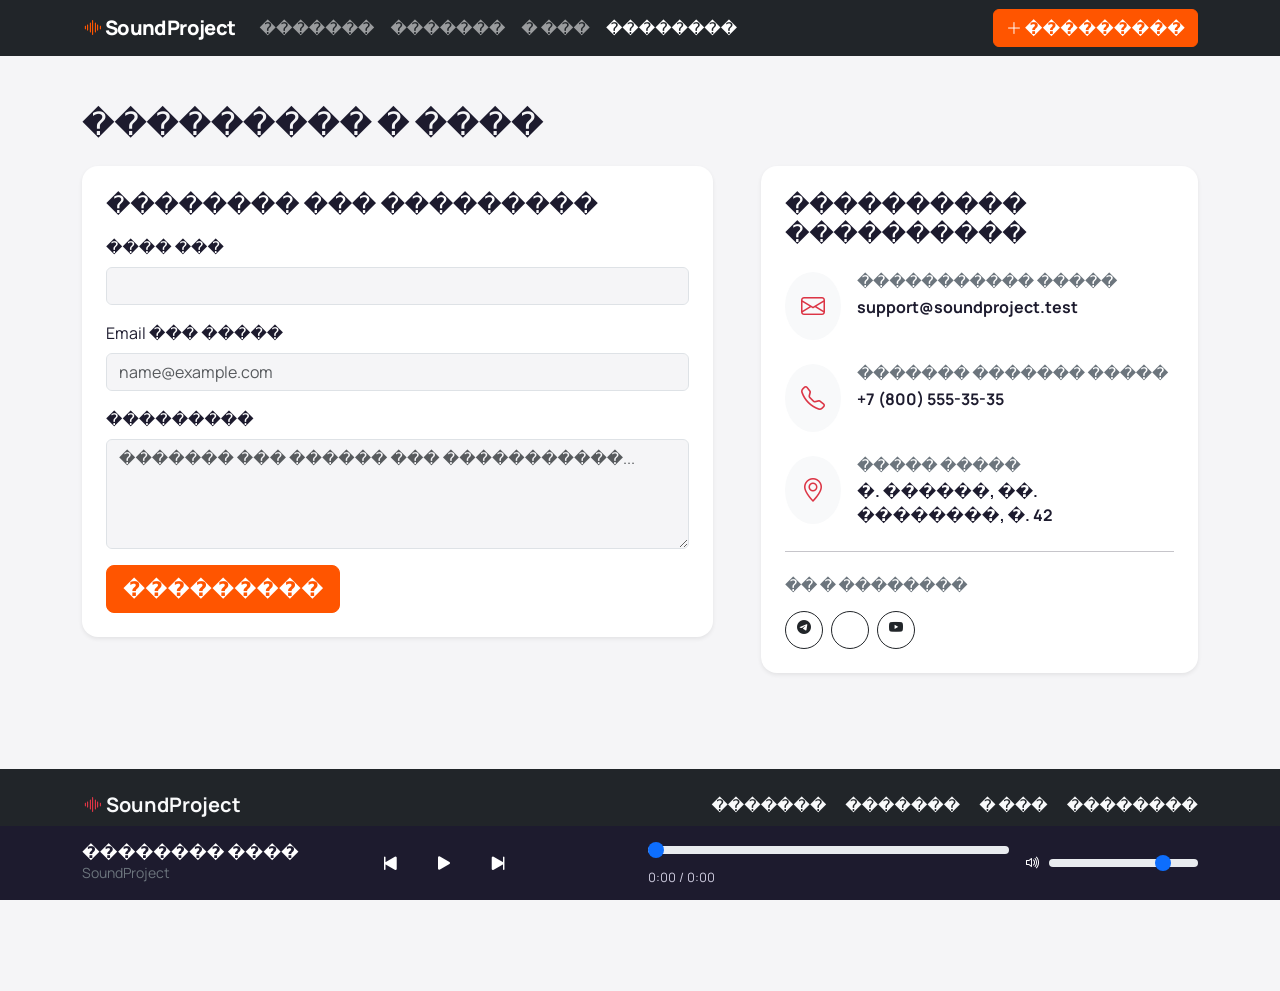
==== about.html @ fa4d19b2 "feat: updated pages to Home, Catalog, About, Contacts with dark footer" ====
<!DOCTYPE html>
<html lang="ru">
<head>
    <meta charset="UTF-8">
    <meta name="viewport" content="width=device-width, initial-scale=1">
    <title>�������� � SoundProject</title>
    <link rel="preconnect" href="https://fonts.googleapis.com">
    <link rel="preconnect" href="https://fonts.gstatic.com" crossorigin>
    <link href="https://fonts.googleapis.com/css2?family=Manrope:wght@400;600;800&display=swap" rel="stylesheet">
    <link href="https://cdn.jsdelivr.net/npm/bootstrap@5.3.3/dist/css/bootstrap.min.css" rel="stylesheet">
    <link href="https://cdn.jsdelivr.net/npm/bootstrap-icons@1.11.3/font/bootstrap-icons.min.css" rel="stylesheet">
    <link href="css/custom.css" rel="stylesheet">
</head>
<body>

    <header>
        <nav class="navbar navbar-expand-lg navbar-dark bg-dark sticky-top" aria-label="�������� ���������">
            <div class="container">
                <a class="navbar-brand" href="index.html"><i class="bi bi-soundwave"></i> SoundProject</a>
                <button class="navbar-toggler" type="button" data-bs-toggle="collapse" data-bs-target="#mainNav"
                        aria-controls="mainNav" aria-expanded="false" aria-label="������� ����">
                    <span class="navbar-toggler-icon"></span>
                </button>
                <div class="collapse navbar-collapse" id="mainNav">
                    <ul class="navbar-nav me-auto mb-2 mb-lg-0">
                        <li class="nav-item"><a class="nav-link" href="index.html">�������</a></li>
                        <li class="nav-item"><a class="nav-link" href="catalog.html">�������</a></li>
                        <li class="nav-item"><a class="nav-link" href="about.html">� ���</a></li>
                        <li class="nav-item"><a class="nav-link active" aria-current="page" href="contacts.html">��������</a></li>
                    </ul>
                    <button class="btn btn-accent" type="button" data-bs-toggle="modal" data-bs-target="#uploadModal">
                        <i class="bi bi-plus-lg"></i> ���������
                    </button>
                </div>
            </div>
        </nav>
    </header>

    <main class="container py-5">
        <h1 class="h2 mb-4">��������� � ����</h1>

        <div class="row g-5">
            <!-- ����� �������: ����� -->
            <div class="col-12 col-lg-7">
                <div class="bg-white p-4 rounded-4 shadow-sm">
                    <h2 class="h4 mb-3">�������� ��� ���������</h2>
                    <div class="alert alert-success d-none" id="contactOk" role="status">��������� ������� ����������! �� ������� ��� � ��������� �����.</div>

                    <form id="contactForm" novalidate>
                        <div class="mb-3">
                            <label for="cName" class="form-label">���� ���</label>
                            <input type="text" class="form-control" id="cName" required>
                            <div class="invalid-feedback">����������, ������� ���� ���.</div>
                        </div>
                        <div class="mb-3">
                            <label for="cEmail" class="form-label">Email ��� �����</label>
                            <input type="email" class="form-control" id="cEmail" required placeholder="name@example.com">
                            <div class="invalid-feedback">������� ���������� email.</div>
                        </div>
                        <div class="mb-3">
                            <label for="cMessage" class="form-label">���������</label>
                            <textarea class="form-control" id="cMessage" rows="4" required minlength="5" placeholder="������� ��� ������ ��� �����������..."></textarea>
                            <div class="invalid-feedback">�������� ����� ��������� (������� 5 ��������).</div>
                        </div>
                        <button class="btn btn-accent btn-lg" type="submit">���������</button>
                    </form>
                </div>
            </div>

            <!-- ������ �������: ���� -->
            <div class="col-12 col-lg-5">
                <div class="bg-white p-4 rounded-4 shadow-sm h-100">
                    <h2 class="h4 mb-4">���������� ����������</h2>

                    <div class="d-flex align-items-start gap-3 mb-4">
                        <div class="bg-light p-3 rounded-circle text-danger">
                            <i class="bi bi-envelope fs-4"></i>
                        </div>
                        <div>
                            <h3 class="h6 mb-1 text-secondary">����������� �����</h3>
                            <p class="fw-bold mb-0">support@soundproject.test</p>
                        </div>
                    </div>

                    <div class="d-flex align-items-start gap-3 mb-4">
                        <div class="bg-light p-3 rounded-circle text-danger">
                            <i class="bi bi-telephone fs-4"></i>
                        </div>
                        <div>
                            <h3 class="h6 mb-1 text-secondary">������� ������� �����</h3>
                            <p class="fw-bold mb-0">+7 (800) 555-35-35</p>
                        </div>
                    </div>

                    <div class="d-flex align-items-start gap-3 mb-4">
                        <div class="bg-light p-3 rounded-circle text-danger">
                            <i class="bi bi-geo-alt fs-4"></i>
                        </div>
                        <div>
                            <h3 class="h6 mb-1 text-secondary">����� �����</h3>
                            <p class="fw-bold mb-0">�. ������, ��. ��������, �. 42</p>
                        </div>
                    </div>

                    <hr class="my-4">

                    <h3 class="h6 mb-3 text-secondary">�� � ��������</h3>
                    <div class="d-flex gap-2">
                        <a href="#" class="btn btn-outline-dark btn-sm rounded-circle" style="width:38px;height:38px"><i class="bi bi-telegram"></i></a>
                        <a href="#" class="btn btn-outline-dark btn-sm rounded-circle" style="width:38px;height:38px"><i class="bi bi-vk"></i></a>
                        <a href="#" class="btn btn-outline-dark btn-sm rounded-circle" style="width:38px;height:38px"><i class="bi bi-youtube"></i></a>
                    </div>
                </div>
            </div>
        </div>
    </main>

    <footer class="bg-dark text-light py-4 mt-5">
        <div class="container">
            <div class="row gy-3 align-items-center">
                <div class="col-md-4 text-center text-md-start">
                    <h5 class="fw-bold mb-0"><i class="bi bi-soundwave text-danger"></i> SoundProject</h5>
                </div>
                <div class="col-md-8 text-center text-md-end">
                    <ul class="list-inline mb-0">
                        <li class="list-inline-item me-3"><a href="index.html" class="text-light text-decoration-none">�������</a></li>
                        <li class="list-inline-item me-3"><a href="catalog.html" class="text-light text-decoration-none">�������</a></li>
                        <li class="list-inline-item me-3"><a href="about.html" class="text-light text-decoration-none">� ���</a></li>
                        <li class="list-inline-item"><a href="contacts.html" class="text-light text-decoration-none">��������</a></li>
                    </ul>
                </div>
            </div>
            <hr class="my-3 border-secondary">
            <div class="row">
                <div class="col text-center text-muted small">
                    &copy; 2026 SoundProject. ��� ����� ��������.
                </div>
            </div>
        </div>
    </footer>

    <div class="modal fade" id="uploadModal" tabindex="-1" aria-labelledby="uploadModalLabel" aria-hidden="true">
        <div class="modal-dialog modal-dialog-centered">
            <div class="modal-content">
                <form id="uploadForm" novalidate>
                    <div class="modal-header">
                        <h2 class="modal-title h5" id="uploadModalLabel">��������� ����</h2>
                        <button type="button" class="btn-close" data-bs-dismiss="modal" aria-label="�������"></button>
                    </div>
                    <div class="modal-body">
                        <div class="mb-3">
                            <label for="upTitle" class="form-label">��������</label>
                            <input type="text" class="form-control" id="upTitle" required minlength="2">
                        </div>
                        <div class="mb-3">
                            <label for="upArtist" class="form-label">������</label>
                            <input type="text" class="form-control" id="upArtist" required>
                        </div>
                        <div class="mb-3">
                            <label for="upGenre" class="form-label">����</label>
                            <select class="form-select" id="upGenre" required>
                                <option value="" selected disabled>�������� ����</option>
                                <option>Electronic</option>
                                <option>Lo-Fi</option>
                                <option>Hip-Hop</option>
                                <option>Pop</option>
                                <option>Rock</option>
                                <option>Ambient</option>
                            </select>
                        </div>
                        <div class="mb-3">
                            <label for="upAudio" class="form-label">���������</label>
                            <input type="file" class="form-control" id="upAudio" accept="audio/*" required>
                        </div>
                    </div>
                    <div class="modal-footer">
                        <button type="button" class="btn btn-outline-secondary" data-bs-dismiss="modal">������</button>
                        <button type="submit" class="btn btn-accent">������������</button>
                    </div>
                </form>
            </div>
        </div>
    </div>

    <div class="toast-container position-fixed top-0 end-0 p-3" style="z-index:1090">
        <div id="appToast" class="toast text-bg-dark" role="status" aria-live="polite" aria-atomic="true">
            <div class="toast-body"></div>
        </div>
    </div>

    <aside class="global-player" id="globalPlayer" aria-label="�����">
        <div class="container">
            <div class="row align-items-center g-3">
                <div class="col-6 col-md-3">
                    <div class="player-title text-truncate" id="playerTitle">�������� ����</div>
                    <div class="small text-secondary text-truncate" id="playerArtist">SoundProject</div>
                </div>
                <div class="col-6 col-md-3 d-flex justify-content-end justify-content-md-start gap-1">
                    <button class="btn" type="button" id="pPrev" aria-label="����������"><i class="bi bi-skip-start-fill fs-4"></i></button>
                    <button class="btn" type="button" id="pToggle" aria-label="������ ��� �����"><i class="bi bi-play-fill fs-4"></i></button>
                    <button class="btn" type="button" id="pNext" aria-label="���������"><i class="bi bi-skip-end-fill fs-4"></i></button>
                </div>
                <div class="col-12 col-md-4">
                    <input type="range" class="form-range" id="pProgress" min="0" max="100" step="0.1" value="0" aria-label="���������">
                    <div class="player-time" id="pTime">0:00 / 0:00</div>
                </div>
                <div class="d-none d-md-flex col-md-2 align-items-center gap-2">
                    <i class="bi bi-volume-up"></i>
                    <input type="range" class="form-range" id="pVolume" min="0" max="100" value="80" aria-label="���������">
                </div>
            </div>
        </div>
    </aside>

    <script src="https://cdn.jsdelivr.net/npm/bootstrap@5.3.3/dist/js/bootstrap.bundle.min.js"></script>
    <script src="js/app.js"></script>
    <script>
document.addEventListener('DOMContentLoaded', () => {
            const form = document.getElementById('contactForm');
            form.addEventListener('submit', e => {
                e.preventDefault();
                form.classList.add('was-validated');
                if (!form.checkValidity()) return;
                document.getElementById('contactOk').classList.remove('d-none');
                form.reset();
                form.classList.remove('was-validated');
            });
});
    </script>
</body>
</html>
---- css/custom.css ----
:root {
    --sp-paper: #f5f5f7;
    --sp-ink: #1d1b2e;
    --sp-accent: #ff5500;
    --sp-soft: #ffe3d6;
    --bs-body-font-family: 'Manrope',system-ui,sans-serif;
    --bs-body-bg: var(--sp-paper);
    --bs-body-color: var(--sp-ink)
}

body {
    padding-bottom: 96px
}

h1, h2, h3 {
    letter-spacing: -.02em;
    font-weight: 800
}

.navbar-brand {
    font-weight: 800;
    letter-spacing: -.03em
}

    .navbar-brand i {
        color: var(--sp-accent)
    }

.btn-accent {
    background: var(--sp-accent);
    border-color: var(--sp-accent);
    color: #fff;
    font-weight: 700
}

    .btn-accent:hover, .btn-accent:focus {
        background: #d94800;
        border-color: #d94800;
        color: #fff
    }

.badge-genre {
    background: var(--sp-soft);
    color: #8a2e00;
    font-weight: 600
}

:focus-visible {
    outline: 3px solid var(--sp-accent);
    outline-offset: 2px
}

/* Hero � ����� */
.hero {
    background: var(--sp-ink);
    color: #fff;
    padding: 72px 0 56px;
    overflow: hidden
}

    .hero .lead {
        max-width: 34em;
        color: #cfcde0
    }

.wave {
    display: flex;
    align-items: center;
    gap: 3px;
    height: 220px
}

    .wave span {
        flex: 1;
        min-width: 3px;
        border-radius: 3px;
        background: var(--sp-accent);
        height: var(--h);
        opacity: .9;
        transform-origin: center
    }

.is-playing .wave span {
    animation: pulse .9s ease-in-out infinite alternate;
    animation-delay: var(--d)
}

@keyframes pulse {
    to {
        transform: scaleY(.35)
    }
}

/* �������� ������ */
.track-card {
    border: 0;
    border-radius: 14px;
    overflow: hidden;
    box-shadow: 0 1px 0 rgba(29,27,46,.08)
}

.cover {
    position: relative;
    aspect-ratio: 16/10;
    background: linear-gradient(135deg,hsl(var(--h),90%,55%),hsl(calc(var(--h) + 50),70%,28%))
}

    .cover::after {
        content: "\F4DB";
        font-family: bootstrap-icons;
        position: absolute;
        right: 14px;
        top: 10px;
        font-size: 1.6rem;
        color: rgba(255,255,255,.55)
    }

.btn-play {
    position: absolute;
    left: 14px;
    bottom: 14px;
    width: 52px;
    height: 52px;
    border-radius: 50%;
    background: #fff;
    color: var(--sp-accent);
    font-size: 1.5rem;
    line-height: 1;
    padding: 0
}

    .btn-play:hover {
        background: var(--sp-accent);
        color: #fff
    }

.btn-like {
    color: var(--sp-ink)
}

    .btn-like.liked {
        color: var(--sp-accent)
    }

/* ������ ����� */
.global-player {
    position: fixed;
    bottom: 0;
    left: 0;
    right: 0;
    z-index: 1030;
    background: var(--sp-ink);
    color: #fff;
    padding: 12px 0
}

    .global-player .form-range {
        --bs-body-bg: #fff
    }

    .global-player .btn {
        color: #fff
    }

    .global-player .player-title {
        font-weight: 700;
        line-height: 1.2
    }

    .global-player .player-time {
        font-variant-numeric: tabular-nums;
        font-size: .8rem;
        color: #cfcde0
    }

@media (prefers-reduced-motion:reduce) {
    .is-playing .wave span {
        animation: none
    }
}
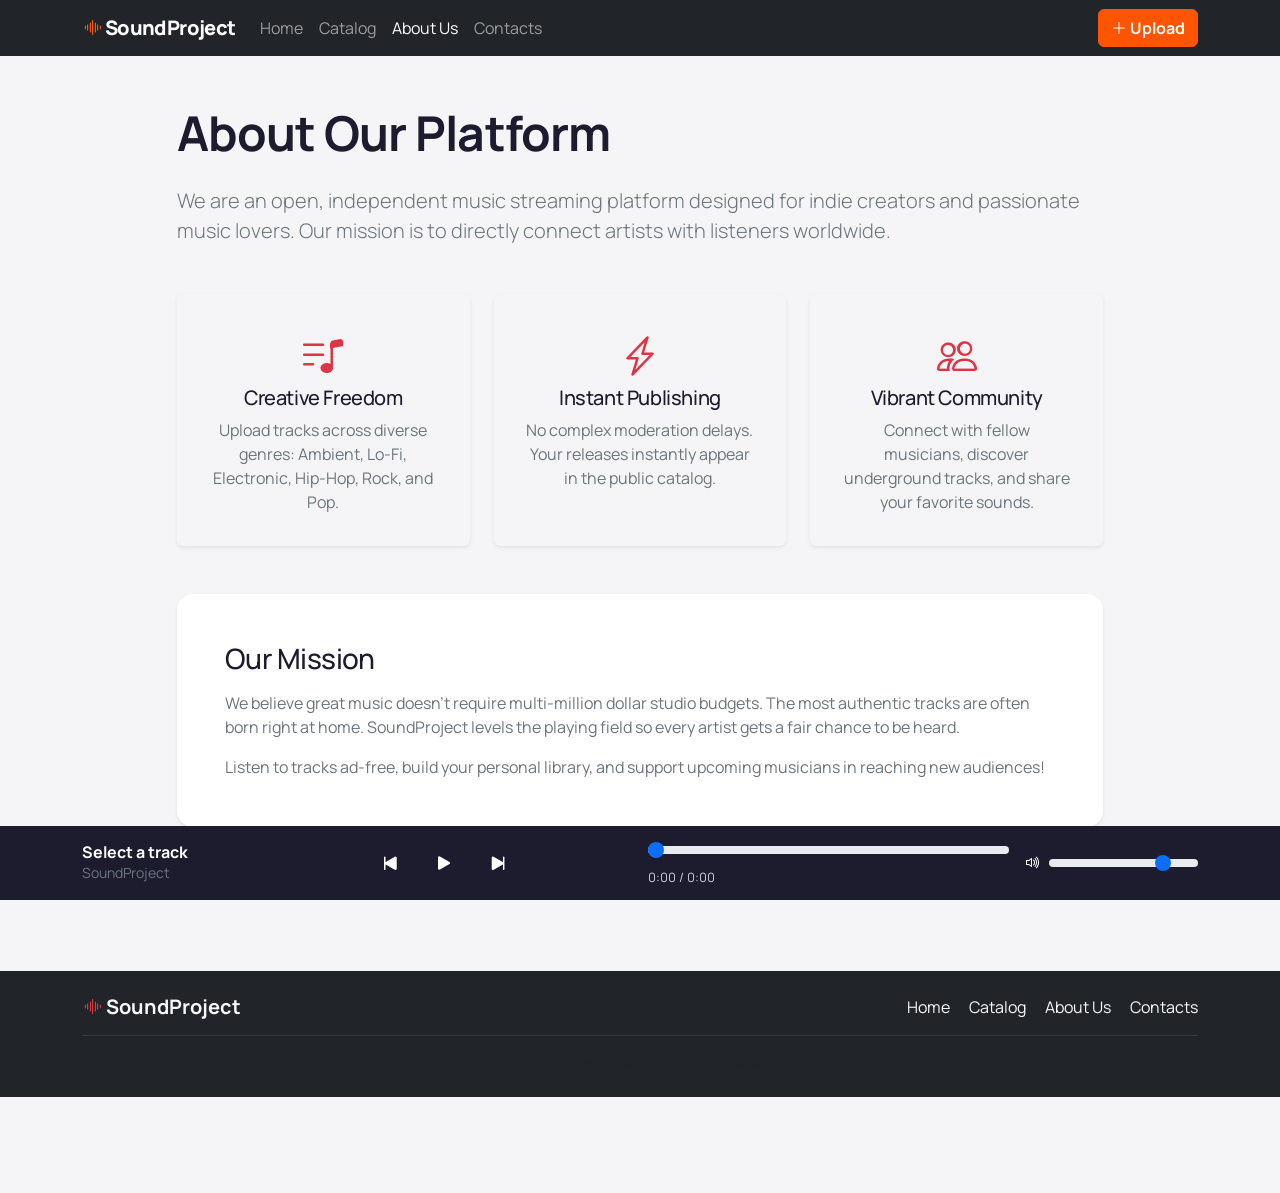
==== commit 54676022: "feat: updated all pages to clean English version" ====
--- a/about.html
+++ b/about.html
@@ -1,9 +1,9 @@
 <!DOCTYPE html>
-<html lang="ru">
+<html lang="en">
 <head>
     <meta charset="UTF-8">
     <meta name="viewport" content="width=device-width, initial-scale=1">
-    <title>�������� � SoundProject</title>
+    <title>SoundProject � About Us</title>
     <link rel="preconnect" href="https://fonts.googleapis.com">
     <link rel="preconnect" href="https://fonts.gstatic.com" crossorigin>
     <link href="https://fonts.googleapis.com/css2?family=Manrope:wght@400;600;800&display=swap" rel="stylesheet">
@@ -14,22 +14,22 @@
 <body>
 
     <header>
-        <nav class="navbar navbar-expand-lg navbar-dark bg-dark sticky-top" aria-label="�������� ���������">
+        <nav class="navbar navbar-expand-lg navbar-dark bg-dark sticky-top" aria-label="Main Navigation">
             <div class="container">
                 <a class="navbar-brand" href="index.html"><i class="bi bi-soundwave"></i> SoundProject</a>
                 <button class="navbar-toggler" type="button" data-bs-toggle="collapse" data-bs-target="#mainNav"
-                        aria-controls="mainNav" aria-expanded="false" aria-label="������� ����">
+                        aria-controls="mainNav" aria-expanded="false" aria-label="Toggle navigation">
                     <span class="navbar-toggler-icon"></span>
                 </button>
                 <div class="collapse navbar-collapse" id="mainNav">
                     <ul class="navbar-nav me-auto mb-2 mb-lg-0">
-                        <li class="nav-item"><a class="nav-link" href="index.html">�������</a></li>
-                        <li class="nav-item"><a class="nav-link" href="catalog.html">�������</a></li>
-                        <li class="nav-item"><a class="nav-link" href="about.html">� ���</a></li>
-                        <li class="nav-item"><a class="nav-link active" aria-current="page" href="contacts.html">��������</a></li>
+                        <li class="nav-item"><a class="nav-link" href="index.html">Home</a></li>
+                        <li class="nav-item"><a class="nav-link" href="catalog.html">Catalog</a></li>
+                        <li class="nav-item"><a class="nav-link active" aria-current="page" href="about.html">About Us</a></li>
+                        <li class="nav-item"><a class="nav-link" href="contacts.html">Contacts</a></li>
                     </ul>
                     <button class="btn btn-accent" type="button" data-bs-toggle="modal" data-bs-target="#uploadModal">
-                        <i class="bi bi-plus-lg"></i> ���������
+                        <i class="bi bi-plus-lg"></i> Upload
                     </button>
                 </div>
             </div>
@@ -37,79 +37,51 @@
     </header>
 
     <main class="container py-5">
-        <h1 class="h2 mb-4">��������� � ����</h1>
+        <div class="row justify-content-center">
+            <div class="col-lg-10">
+                <h1 class="display-5 fw-bold mb-4">About Our Platform</h1>
+                <p class="lead text-secondary mb-5">
+                    We are an open, independent music streaming platform designed for indie creators and passionate music lovers. Our mission is to directly connect artists with listeners worldwide.
+                </p>
 
-        <div class="row g-5">
-            <!-- ����� �������: ����� -->
-            <div class="col-12 col-lg-7">
-                <div class="bg-white p-4 rounded-4 shadow-sm">
-                    <h2 class="h4 mb-3">�������� ��� ���������</h2>
-                    <div class="alert alert-success d-none" id="contactOk" role="status">��������� ������� ����������! �� ������� ��� � ��������� �����.</div>
-
-                    <form id="contactForm" novalidate>
-                        <div class="mb-3">
-                            <label for="cName" class="form-label">���� ���</label>
-                            <input type="text" class="form-control" id="cName" required>
-                            <div class="invalid-feedback">����������, ������� ���� ���.</div>
-                        </div>
-                        <div class="mb-3">
-                            <label for="cEmail" class="form-label">Email ��� �����</label>
-                            <input type="email" class="form-control" id="cEmail" required placeholder="name@example.com">
-                            <div class="invalid-feedback">������� ���������� email.</div>
-                        </div>
-                        <div class="mb-3">
-                            <label for="cMessage" class="form-label">���������</label>
-                            <textarea class="form-control" id="cMessage" rows="4" required minlength="5" placeholder="������� ��� ������ ��� �����������..."></textarea>
-                            <div class="invalid-feedback">�������� ����� ��������� (������� 5 ��������).</div>
-                        </div>
-                        <button class="btn btn-accent btn-lg" type="submit">���������</button>
-                    </form>
-                </div>
-            </div>
-
-            <!-- ������ �������: ���� -->
-            <div class="col-12 col-lg-5">
-                <div class="bg-white p-4 rounded-4 shadow-sm h-100">
-                    <h2 class="h4 mb-4">���������� ����������</h2>
-
-                    <div class="d-flex align-items-start gap-3 mb-4">
-                        <div class="bg-light p-3 rounded-circle text-danger">
-                            <i class="bi bi-envelope fs-4"></i>
-                        </div>
-                        <div>
-                            <h3 class="h6 mb-1 text-secondary">����������� �����</h3>
-                            <p class="fw-bold mb-0">support@soundproject.test</p>
+                <div class="row g-4 mb-5">
+                    <div class="col-md-4">
+                        <div class="card h-100 border-0 shadow-sm p-3 text-center">
+                            <div class="card-body">
+                                <i class="bi bi-music-note-list fs-1 text-danger mb-3"></i>
+                                <h3 class="h5 card-title">Creative Freedom</h3>
+                                <p class="card-text text-secondary">Upload tracks across diverse genres: Ambient, Lo-Fi, Electronic, Hip-Hop, Rock, and Pop.</p>
+                            </div>
                         </div>
                     </div>
-
-                    <div class="d-flex align-items-start gap-3 mb-4">
-                        <div class="bg-light p-3 rounded-circle text-danger">
-                            <i class="bi bi-telephone fs-4"></i>
-                        </div>
-                        <div>
-                            <h3 class="h6 mb-1 text-secondary">������� ������� �����</h3>
-                            <p class="fw-bold mb-0">+7 (800) 555-35-35</p>
+                    <div class="col-md-4">
+                        <div class="card h-100 border-0 shadow-sm p-3 text-center">
+                            <div class="card-body">
+                                <i class="bi bi-lightning-charge fs-1 text-danger mb-3"></i>
+                                <h3 class="h5 card-title">Instant Publishing</h3>
+                                <p class="card-text text-secondary">No complex moderation delays. Your releases instantly appear in the public catalog.</p>
+                            </div>
                         </div>
                     </div>
-
-                    <div class="d-flex align-items-start gap-3 mb-4">
-                        <div class="bg-light p-3 rounded-circle text-danger">
-                            <i class="bi bi-geo-alt fs-4"></i>
-                        </div>
-                        <div>
-                            <h3 class="h6 mb-1 text-secondary">����� �����</h3>
-                            <p class="fw-bold mb-0">�. ������, ��. ��������, �. 42</p>
+                    <div class="col-md-4">
+                        <div class="card h-100 border-0 shadow-sm p-3 text-center">
+                            <div class="card-body">
+                                <i class="bi bi-people fs-1 text-danger mb-3"></i>
+                                <h3 class="h5 card-title">Vibrant Community</h3>
+                                <p class="card-text text-secondary">Connect with fellow musicians, discover underground tracks, and share your favorite sounds.</p>
+                            </div>
                         </div>
                     </div>
+                </div>
 
-                    <hr class="my-4">
-
-                    <h3 class="h6 mb-3 text-secondary">�� � ��������</h3>
-                    <div class="d-flex gap-2">
-                        <a href="#" class="btn btn-outline-dark btn-sm rounded-circle" style="width:38px;height:38px"><i class="bi bi-telegram"></i></a>
-                        <a href="#" class="btn btn-outline-dark btn-sm rounded-circle" style="width:38px;height:38px"><i class="bi bi-vk"></i></a>
-                        <a href="#" class="btn btn-outline-dark btn-sm rounded-circle" style="width:38px;height:38px"><i class="bi bi-youtube"></i></a>
-                    </div>
+                <div class="bg-white p-4 p-md-5 rounded-4 shadow-sm mb-5">
+                    <h2 class="h3 mb-3">Our Mission</h2>
+                    <p class="text-secondary mb-3">
+                        We believe great music doesn't require multi-million dollar studio budgets. The most authentic tracks are often born right at home. SoundProject levels the playing field so every artist gets a fair chance to be heard.
+                    </p>
+                    <p class="text-secondary mb-0">
+                        Listen to tracks ad-free, build your personal library, and support upcoming musicians in reaching new audiences!
+                    </p>
                 </div>
             </div>
         </div>
@@ -123,17 +95,17 @@
                 </div>
                 <div class="col-md-8 text-center text-md-end">
                     <ul class="list-inline mb-0">
-                        <li class="list-inline-item me-3"><a href="index.html" class="text-light text-decoration-none">�������</a></li>
-                        <li class="list-inline-item me-3"><a href="catalog.html" class="text-light text-decoration-none">�������</a></li>
-                        <li class="list-inline-item me-3"><a href="about.html" class="text-light text-decoration-none">� ���</a></li>
-                        <li class="list-inline-item"><a href="contacts.html" class="text-light text-decoration-none">��������</a></li>
+                        <li class="list-inline-item me-3"><a href="index.html" class="text-light text-decoration-none">Home</a></li>
+                        <li class="list-inline-item me-3"><a href="catalog.html" class="text-light text-decoration-none">Catalog</a></li>
+                        <li class="list-inline-item me-3"><a href="about.html" class="text-light text-decoration-none">About Us</a></li>
+                        <li class="list-inline-item"><a href="contacts.html" class="text-light text-decoration-none">Contacts</a></li>
                     </ul>
                 </div>
             </div>
             <hr class="my-3 border-secondary">
             <div class="row">
                 <div class="col text-center text-muted small">
-                    &copy; 2026 SoundProject. ��� ����� ��������.
+                    &copy; 2026 SoundProject. All rights reserved.
                 </div>
             </div>
         </div>
@@ -144,22 +116,22 @@
             <div class="modal-content">
                 <form id="uploadForm" novalidate>
                     <div class="modal-header">
-                        <h2 class="modal-title h5" id="uploadModalLabel">��������� ����</h2>
-                        <button type="button" class="btn-close" data-bs-dismiss="modal" aria-label="�������"></button>
+                        <h2 class="modal-title h5" id="uploadModalLabel">Upload Track</h2>
+                        <button type="button" class="btn-close" data-bs-dismiss="modal" aria-label="Close"></button>
                     </div>
                     <div class="modal-body">
                         <div class="mb-3">
-                            <label for="upTitle" class="form-label">��������</label>
+                            <label for="upTitle" class="form-label">Track Title</label>
                             <input type="text" class="form-control" id="upTitle" required minlength="2">
                         </div>
                         <div class="mb-3">
-                            <label for="upArtist" class="form-label">������</label>
+                            <label for="upArtist" class="form-label">Artist Name</label>
                             <input type="text" class="form-control" id="upArtist" required>
                         </div>
                         <div class="mb-3">
-                            <label for="upGenre" class="form-label">����</label>
+                            <label for="upGenre" class="form-label">Genre</label>
                             <select class="form-select" id="upGenre" required>
-                                <option value="" selected disabled>�������� ����</option>
+                                <option value="" selected disabled>Select Genre</option>
                                 <option>Electronic</option>
                                 <option>Lo-Fi</option>
                                 <option>Hip-Hop</option>
@@ -169,13 +141,13 @@
                             </select>
                         </div>
                         <div class="mb-3">
-                            <label for="upAudio" class="form-label">���������</label>
+                            <label for="upAudio" class="form-label">Audio File</label>
                             <input type="file" class="form-control" id="upAudio" accept="audio/*" required>
                         </div>
                     </div>
                     <div class="modal-footer">
-                        <button type="button" class="btn btn-outline-secondary" data-bs-dismiss="modal">������</button>
-                        <button type="submit" class="btn btn-accent">������������</button>
+                        <button type="button" class="btn btn-outline-secondary" data-bs-dismiss="modal">Cancel</button>
+                        <button type="submit" class="btn btn-accent">Publish</button>
                     </div>
                 </form>
             </div>
@@ -188,25 +160,25 @@
         </div>
     </div>
 
-    <aside class="global-player" id="globalPlayer" aria-label="�����">
+    <aside class="global-player" id="globalPlayer" aria-label="Music Player">
         <div class="container">
             <div class="row align-items-center g-3">
                 <div class="col-6 col-md-3">
-                    <div class="player-title text-truncate" id="playerTitle">�������� ����</div>
+                    <div class="player-title text-truncate" id="playerTitle">Select a track</div>
                     <div class="small text-secondary text-truncate" id="playerArtist">SoundProject</div>
                 </div>
                 <div class="col-6 col-md-3 d-flex justify-content-end justify-content-md-start gap-1">
-                    <button class="btn" type="button" id="pPrev" aria-label="����������"><i class="bi bi-skip-start-fill fs-4"></i></button>
-                    <button class="btn" type="button" id="pToggle" aria-label="������ ��� �����"><i class="bi bi-play-fill fs-4"></i></button>
-                    <button class="btn" type="button" id="pNext" aria-label="���������"><i class="bi bi-skip-end-fill fs-4"></i></button>
+                    <button class="btn" type="button" id="pPrev" aria-label="Previous"><i class="bi bi-skip-start-fill fs-4"></i></button>
+                    <button class="btn" type="button" id="pToggle" aria-label="Play or Pause"><i class="bi bi-play-fill fs-4"></i></button>
+                    <button class="btn" type="button" id="pNext" aria-label="Next"><i class="bi bi-skip-end-fill fs-4"></i></button>
                 </div>
                 <div class="col-12 col-md-4">
-                    <input type="range" class="form-range" id="pProgress" min="0" max="100" step="0.1" value="0" aria-label="���������">
+                    <input type="range" class="form-range" id="pProgress" min="0" max="100" step="0.1" value="0" aria-label="Seek progress">
                     <div class="player-time" id="pTime">0:00 / 0:00</div>
                 </div>
                 <div class="d-none d-md-flex col-md-2 align-items-center gap-2">
                     <i class="bi bi-volume-up"></i>
-                    <input type="range" class="form-range" id="pVolume" min="0" max="100" value="80" aria-label="���������">
+                    <input type="range" class="form-range" id="pVolume" min="0" max="100" value="80" aria-label="Volume">
                 </div>
             </div>
         </div>
@@ -214,18 +186,5 @@
 
     <script src="https://cdn.jsdelivr.net/npm/bootstrap@5.3.3/dist/js/bootstrap.bundle.min.js"></script>
     <script src="js/app.js"></script>
-    <script>
-document.addEventListener('DOMContentLoaded', () => {
-            const form = document.getElementById('contactForm');
-            form.addEventListener('submit', e => {
-                e.preventDefault();
-                form.classList.add('was-validated');
-                if (!form.checkValidity()) return;
-                document.getElementById('contactOk').classList.remove('d-none');
-                form.reset();
-                form.classList.remove('was-validated');
-            });
-});
-    </script>
 </body>
 </html>
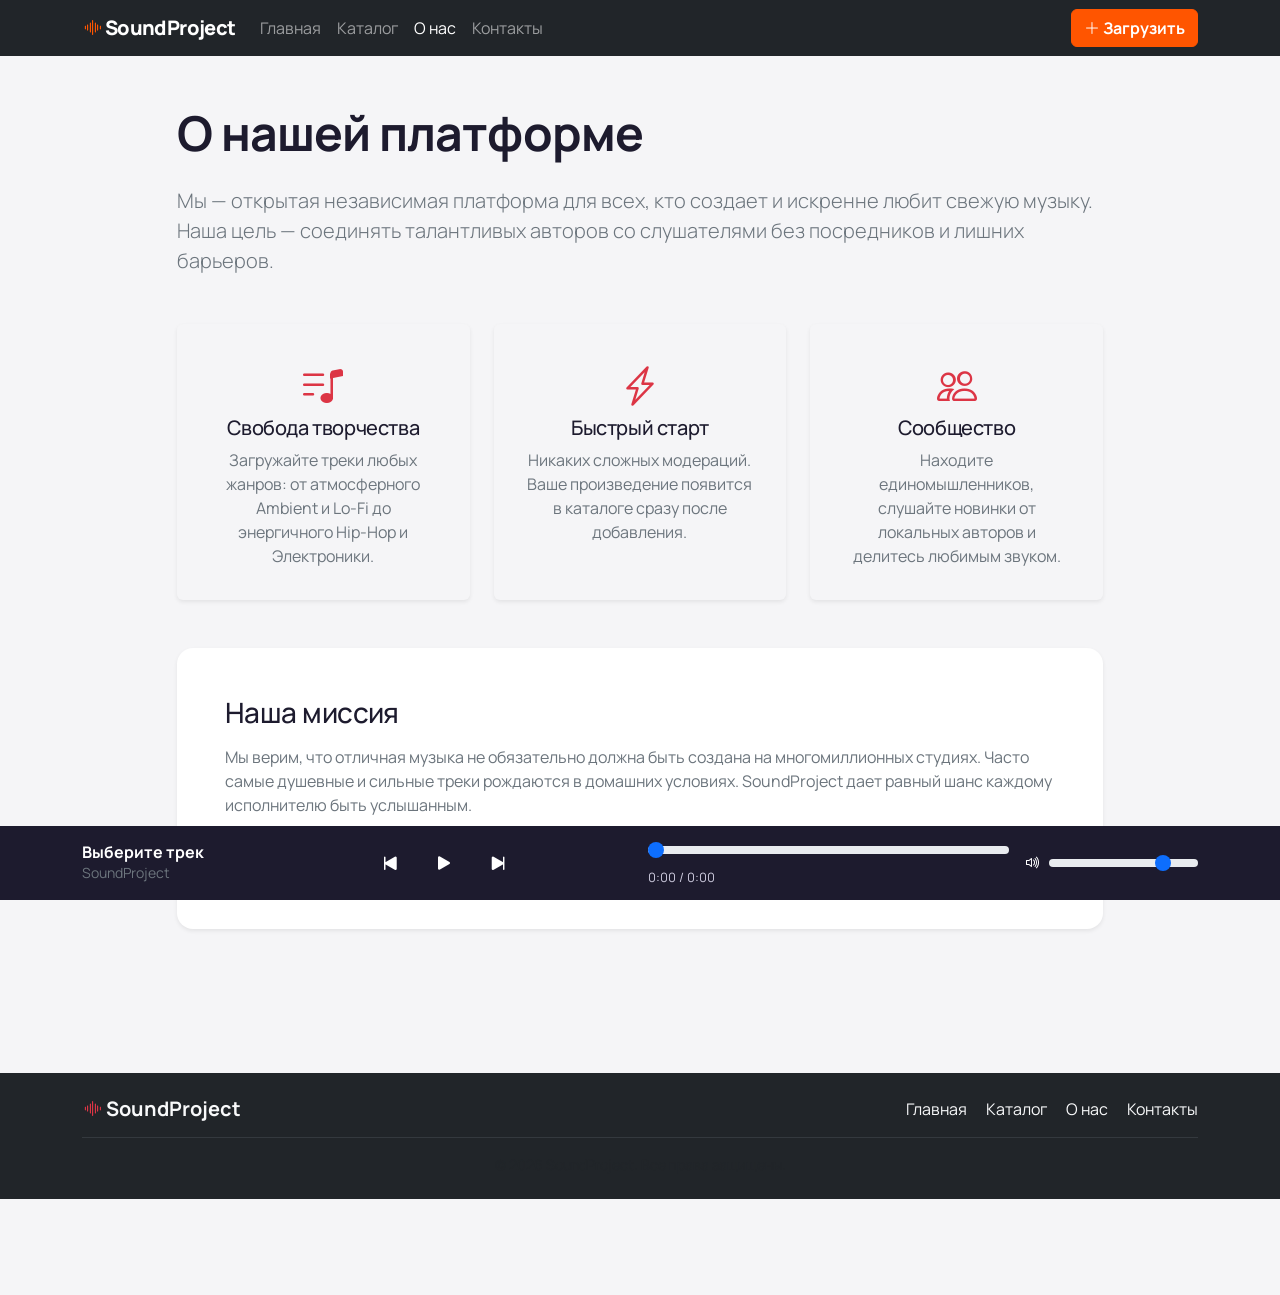
==== commit e373fe0e: "feat: translate all pages to Russian with UTF-8 encoding" ====
--- a/about.html
+++ b/about.html
@@ -1,9 +1,9 @@
-<!DOCTYPE html>
-<html lang="en">
+﻿<!DOCTYPE html>
+<html lang="ru">
 <head>
     <meta charset="UTF-8">
     <meta name="viewport" content="width=device-width, initial-scale=1">
-    <title>SoundProject � About Us</title>
+    <title>О нас — SoundProject</title>
     <link rel="preconnect" href="https://fonts.googleapis.com">
     <link rel="preconnect" href="https://fonts.gstatic.com" crossorigin>
     <link href="https://fonts.googleapis.com/css2?family=Manrope:wght@400;600;800&display=swap" rel="stylesheet">
@@ -14,22 +14,22 @@
 <body>
 
     <header>
-        <nav class="navbar navbar-expand-lg navbar-dark bg-dark sticky-top" aria-label="Main Navigation">
+        <nav class="navbar navbar-expand-lg navbar-dark bg-dark sticky-top" aria-label="Основная навигация">
             <div class="container">
                 <a class="navbar-brand" href="index.html"><i class="bi bi-soundwave"></i> SoundProject</a>
                 <button class="navbar-toggler" type="button" data-bs-toggle="collapse" data-bs-target="#mainNav"
-                        aria-controls="mainNav" aria-expanded="false" aria-label="Toggle navigation">
+                        aria-controls="mainNav" aria-expanded="false" aria-label="Открыть меню">
                     <span class="navbar-toggler-icon"></span>
                 </button>
                 <div class="collapse navbar-collapse" id="mainNav">
                     <ul class="navbar-nav me-auto mb-2 mb-lg-0">
-                        <li class="nav-item"><a class="nav-link" href="index.html">Home</a></li>
-                        <li class="nav-item"><a class="nav-link" href="catalog.html">Catalog</a></li>
-                        <li class="nav-item"><a class="nav-link active" aria-current="page" href="about.html">About Us</a></li>
-                        <li class="nav-item"><a class="nav-link" href="contacts.html">Contacts</a></li>
+                        <li class="nav-item"><a class="nav-link" href="index.html">Главная</a></li>
+                        <li class="nav-item"><a class="nav-link" href="catalog.html">Каталог</a></li>
+                        <li class="nav-item"><a class="nav-link active" aria-current="page" href="about.html">О нас</a></li>
+                        <li class="nav-item"><a class="nav-link" href="contacts.html">Контакты</a></li>
                     </ul>
                     <button class="btn btn-accent" type="button" data-bs-toggle="modal" data-bs-target="#uploadModal">
-                        <i class="bi bi-plus-lg"></i> Upload
+                        <i class="bi bi-plus-lg"></i> Загрузить
                     </button>
                 </div>
             </div>
@@ -39,9 +39,9 @@
     <main class="container py-5">
         <div class="row justify-content-center">
             <div class="col-lg-10">
-                <h1 class="display-5 fw-bold mb-4">About Our Platform</h1>
+                <h1 class="display-5 fw-bold mb-4">О нашей платформе</h1>
                 <p class="lead text-secondary mb-5">
-                    We are an open, independent music streaming platform designed for indie creators and passionate music lovers. Our mission is to directly connect artists with listeners worldwide.
+                    Мы — открытая независимая платформа для всех, кто создает и искренне любит свежую музыку. Наша цель — соединять талантливых авторов со слушателями без посредников и лишних барьеров.
                 </p>
 
                 <div class="row g-4 mb-5">
@@ -49,8 +49,8 @@
                         <div class="card h-100 border-0 shadow-sm p-3 text-center">
                             <div class="card-body">
                                 <i class="bi bi-music-note-list fs-1 text-danger mb-3"></i>
-                                <h3 class="h5 card-title">Creative Freedom</h3>
-                                <p class="card-text text-secondary">Upload tracks across diverse genres: Ambient, Lo-Fi, Electronic, Hip-Hop, Rock, and Pop.</p>
+                                <h3 class="h5 card-title">Свобода творчества</h3>
+                                <p class="card-text text-secondary">Загружайте треки любых жанров: от атмосферного Ambient и Lo-Fi до энергичного Hip-Hop и Электроники.</p>
                             </div>
                         </div>
                     </div>
@@ -58,8 +58,8 @@
                         <div class="card h-100 border-0 shadow-sm p-3 text-center">
                             <div class="card-body">
                                 <i class="bi bi-lightning-charge fs-1 text-danger mb-3"></i>
-                                <h3 class="h5 card-title">Instant Publishing</h3>
-                                <p class="card-text text-secondary">No complex moderation delays. Your releases instantly appear in the public catalog.</p>
+                                <h3 class="h5 card-title">Быстрый старт</h3>
+                                <p class="card-text text-secondary">Никаких сложных модераций. Ваше произведение появится в каталоге сразу после добавления.</p>
                             </div>
                         </div>
                     </div>
@@ -67,20 +67,20 @@
                         <div class="card h-100 border-0 shadow-sm p-3 text-center">
                             <div class="card-body">
                                 <i class="bi bi-people fs-1 text-danger mb-3"></i>
-                                <h3 class="h5 card-title">Vibrant Community</h3>
-                                <p class="card-text text-secondary">Connect with fellow musicians, discover underground tracks, and share your favorite sounds.</p>
+                                <h3 class="h5 card-title">Сообщество</h3>
+                                <p class="card-text text-secondary">Находите единомышленников, слушайте новинки от локальных авторов и делитесь любимым звуком.</p>
                             </div>
                         </div>
                     </div>
                 </div>
 
                 <div class="bg-white p-4 p-md-5 rounded-4 shadow-sm mb-5">
-                    <h2 class="h3 mb-3">Our Mission</h2>
+                    <h2 class="h3 mb-3">Наша миссия</h2>
                     <p class="text-secondary mb-3">
-                        We believe great music doesn't require multi-million dollar studio budgets. The most authentic tracks are often born right at home. SoundProject levels the playing field so every artist gets a fair chance to be heard.
+                        Мы верим, что отличная музыка не обязательно должна быть создана на многомиллионных студиях. Часто самые душевные и сильные треки рождаются в домашних условиях. SoundProject дает равный шанс каждому исполнителю быть услышанным.
                     </p>
                     <p class="text-secondary mb-0">
-                        Listen to tracks ad-free, build your personal library, and support upcoming musicians in reaching new audiences!
+                        Слушайте треки без рекламы, соберите собственную коллекцию любимой музыки и помогайте начинающим артистам находить верную аудиторию!
                     </p>
                 </div>
             </div>
@@ -95,17 +95,17 @@
                 </div>
                 <div class="col-md-8 text-center text-md-end">
                     <ul class="list-inline mb-0">
-                        <li class="list-inline-item me-3"><a href="index.html" class="text-light text-decoration-none">Home</a></li>
-                        <li class="list-inline-item me-3"><a href="catalog.html" class="text-light text-decoration-none">Catalog</a></li>
-                        <li class="list-inline-item me-3"><a href="about.html" class="text-light text-decoration-none">About Us</a></li>
-                        <li class="list-inline-item"><a href="contacts.html" class="text-light text-decoration-none">Contacts</a></li>
+                        <li class="list-inline-item me-3"><a href="index.html" class="text-light text-decoration-none">Главная</a></li>
+                        <li class="list-inline-item me-3"><a href="catalog.html" class="text-light text-decoration-none">Каталог</a></li>
+                        <li class="list-inline-item me-3"><a href="about.html" class="text-light text-decoration-none">О нас</a></li>
+                        <li class="list-inline-item"><a href="contacts.html" class="text-light text-decoration-none">Контакты</a></li>
                     </ul>
                 </div>
             </div>
             <hr class="my-3 border-secondary">
             <div class="row">
                 <div class="col text-center text-muted small">
-                    &copy; 2026 SoundProject. All rights reserved.
+                    &copy; 2026 SoundProject. Все права защищены.
                 </div>
             </div>
         </div>
@@ -116,22 +116,22 @@
             <div class="modal-content">
                 <form id="uploadForm" novalidate>
                     <div class="modal-header">
-                        <h2 class="modal-title h5" id="uploadModalLabel">Upload Track</h2>
-                        <button type="button" class="btn-close" data-bs-dismiss="modal" aria-label="Close"></button>
+                        <h2 class="modal-title h5" id="uploadModalLabel">Загрузить трек</h2>
+                        <button type="button" class="btn-close" data-bs-dismiss="modal" aria-label="Закрыть"></button>
                     </div>
                     <div class="modal-body">
                         <div class="mb-3">
-                            <label for="upTitle" class="form-label">Track Title</label>
+                            <label for="upTitle" class="form-label">Название</label>
                             <input type="text" class="form-control" id="upTitle" required minlength="2">
                         </div>
                         <div class="mb-3">
-                            <label for="upArtist" class="form-label">Artist Name</label>
+                            <label for="upArtist" class="form-label">Артист</label>
                             <input type="text" class="form-control" id="upArtist" required>
                         </div>
                         <div class="mb-3">
-                            <label for="upGenre" class="form-label">Genre</label>
+                            <label for="upGenre" class="form-label">Жанр</label>
                             <select class="form-select" id="upGenre" required>
-                                <option value="" selected disabled>Select Genre</option>
+                                <option value="" selected disabled>Выберите жанр</option>
                                 <option>Electronic</option>
                                 <option>Lo-Fi</option>
                                 <option>Hip-Hop</option>
@@ -141,13 +141,13 @@
                             </select>
                         </div>
                         <div class="mb-3">
-                            <label for="upAudio" class="form-label">Audio File</label>
+                            <label for="upAudio" class="form-label">Аудиофайл</label>
                             <input type="file" class="form-control" id="upAudio" accept="audio/*" required>
                         </div>
                     </div>
                     <div class="modal-footer">
-                        <button type="button" class="btn btn-outline-secondary" data-bs-dismiss="modal">Cancel</button>
-                        <button type="submit" class="btn btn-accent">Publish</button>
+                        <button type="button" class="btn btn-outline-secondary" data-bs-dismiss="modal">Отмена</button>
+                        <button type="submit" class="btn btn-accent">Опубликовать</button>
                     </div>
                 </form>
             </div>
@@ -160,25 +160,25 @@
         </div>
     </div>
 
-    <aside class="global-player" id="globalPlayer" aria-label="Music Player">
+    <aside class="global-player" id="globalPlayer" aria-label="Плеер">
         <div class="container">
             <div class="row align-items-center g-3">
                 <div class="col-6 col-md-3">
-                    <div class="player-title text-truncate" id="playerTitle">Select a track</div>
+                    <div class="player-title text-truncate" id="playerTitle">Выберите трек</div>
                     <div class="small text-secondary text-truncate" id="playerArtist">SoundProject</div>
                 </div>
                 <div class="col-6 col-md-3 d-flex justify-content-end justify-content-md-start gap-1">
-                    <button class="btn" type="button" id="pPrev" aria-label="Previous"><i class="bi bi-skip-start-fill fs-4"></i></button>
-                    <button class="btn" type="button" id="pToggle" aria-label="Play or Pause"><i class="bi bi-play-fill fs-4"></i></button>
-                    <button class="btn" type="button" id="pNext" aria-label="Next"><i class="bi bi-skip-end-fill fs-4"></i></button>
+                    <button class="btn" type="button" id="pPrev" aria-label="Предыдущий"><i class="bi bi-skip-start-fill fs-4"></i></button>
+                    <button class="btn" type="button" id="pToggle" aria-label="Играть или пауза"><i class="bi bi-play-fill fs-4"></i></button>
+                    <button class="btn" type="button" id="pNext" aria-label="Следующий"><i class="bi bi-skip-end-fill fs-4"></i></button>
                 </div>
                 <div class="col-12 col-md-4">
-                    <input type="range" class="form-range" id="pProgress" min="0" max="100" step="0.1" value="0" aria-label="Seek progress">
+                    <input type="range" class="form-range" id="pProgress" min="0" max="100" step="0.1" value="0" aria-label="Перемотка">
                     <div class="player-time" id="pTime">0:00 / 0:00</div>
                 </div>
                 <div class="d-none d-md-flex col-md-2 align-items-center gap-2">
                     <i class="bi bi-volume-up"></i>
-                    <input type="range" class="form-range" id="pVolume" min="0" max="100" value="80" aria-label="Volume">
+                    <input type="range" class="form-range" id="pVolume" min="0" max="100" value="80" aria-label="Громкость">
                 </div>
             </div>
         </div>
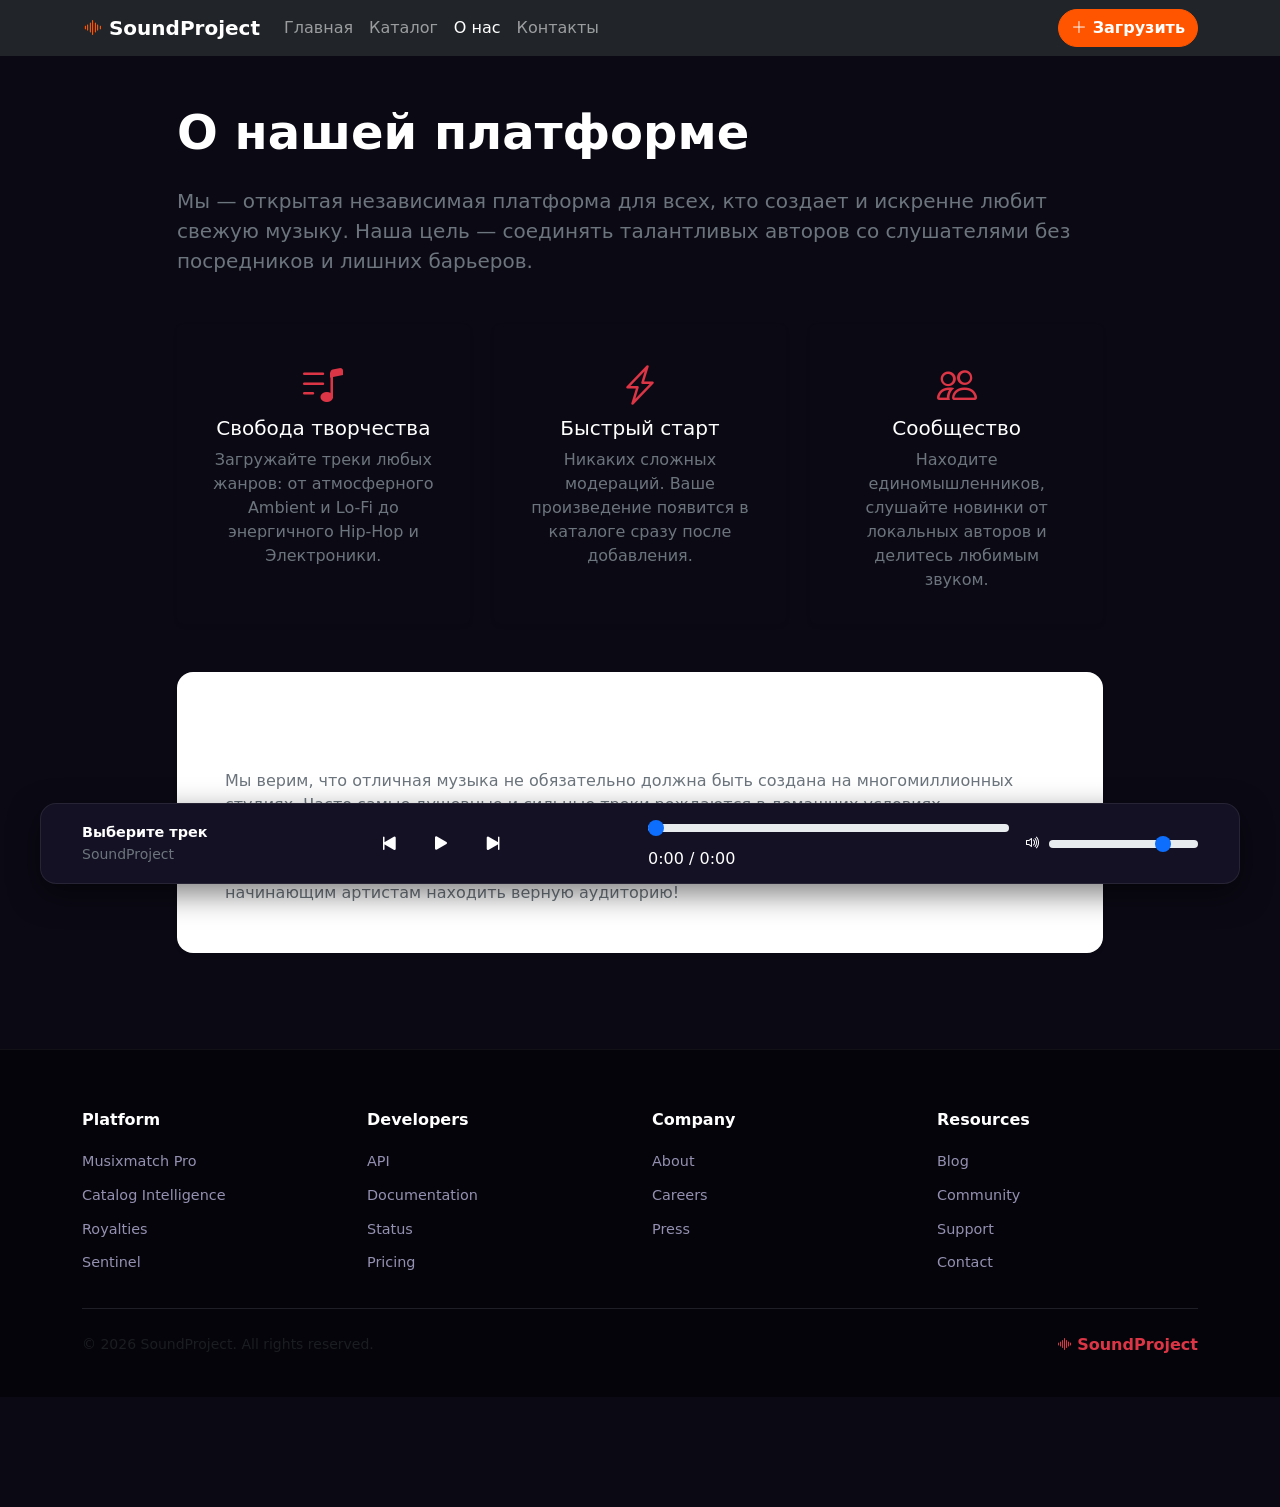
==== commit 8ce8f8a1: "PIDRIlA" ====
--- a/about.html
+++ b/about.html
@@ -87,29 +87,7 @@
         </div>
     </main>
 
-    <footer class="bg-dark text-light py-4 mt-5">
-        <div class="container">
-            <div class="row gy-3 align-items-center">
-                <div class="col-md-4 text-center text-md-start">
-                    <h5 class="fw-bold mb-0"><i class="bi bi-soundwave text-danger"></i> SoundProject</h5>
-                </div>
-                <div class="col-md-8 text-center text-md-end">
-                    <ul class="list-inline mb-0">
-                        <li class="list-inline-item me-3"><a href="index.html" class="text-light text-decoration-none">Главная</a></li>
-                        <li class="list-inline-item me-3"><a href="catalog.html" class="text-light text-decoration-none">Каталог</a></li>
-                        <li class="list-inline-item me-3"><a href="about.html" class="text-light text-decoration-none">О нас</a></li>
-                        <li class="list-inline-item"><a href="contacts.html" class="text-light text-decoration-none">Контакты</a></li>
-                    </ul>
-                </div>
-            </div>
-            <hr class="my-3 border-secondary">
-            <div class="row">
-                <div class="col text-center text-muted small">
-                    &copy; 2026 SoundProject. Все права защищены.
-                </div>
-            </div>
-        </div>
-    </footer>
+    
 
     <div class="modal fade" id="uploadModal" tabindex="-1" aria-labelledby="uploadModalLabel" aria-hidden="true">
         <div class="modal-dialog modal-dialog-centered">
@@ -186,5 +164,55 @@
 
     <script src="https://cdn.jsdelivr.net/npm/bootstrap@5.3.3/dist/js/bootstrap.bundle.min.js"></script>
     <script src="js/app.js"></script>
+    <footer class="site-footer">
+        <div class="container">
+            <div class="row g-4">
+                <div class="col-6 col-md-3">
+                    <h5>Platform</h5>
+                    <ul class="list-unstyled mb-0">
+                        <li><a href="catalog.html">Musixmatch Pro</a></li>
+                        <li><a href="catalog.html">Catalog Intelligence</a></li>
+                        <li><a href="catalog.html">Royalties</a></li>
+                        <li><a href="catalog.html">Sentinel</a></li>
+                    </ul>
+                </div>
+                <div class="col-6 col-md-3">
+                    <h5>Developers</h5>
+                    <ul class="list-unstyled mb-0">
+                        <li><a href="#">API</a></li>
+                        <li><a href="#">Documentation</a></li>
+                        <li><a href="#">Status</a></li>
+                        <li><a href="#">Pricing</a></li>
+                    </ul>
+                </div>
+                <div class="col-6 col-md-3">
+                    <h5>Company</h5>
+                    <ul class="list-unstyled mb-0">
+                        <li><a href="about.html">About</a></li>
+                        <li><a href="#">Careers</a></li>
+                        <li><a href="#">Press</a></li>
+                    </ul>
+                </div>
+                <div class="col-6 col-md-3">
+                    <h5>Resources</h5>
+                    <ul class="list-unstyled mb-0">
+                        <li><a href="#">Blog</a></li>
+                        <li><a href="#">Community</a></li>
+                        <li><a href="#">Support</a></li>
+                        <li><a href="contacts.html">Contact</a></li>
+                    </ul>
+                </div>
+            </div>
+            <hr class="border-secondary my-4 opacity-25">
+            <div class="row align-items-center">
+                <div class="col-md-6 text-center text-md-start text-muted small">
+                    &copy; 2026 SoundProject. All rights reserved.
+                </div>
+                <div class="col-md-6 text-center text-md-end">
+                    <span class="text-danger fw-bold"><i class="bi bi-soundwave"></i> SoundProject</span>
+                </div>
+            </div>
+        </div>
+    </footer>
 </body>
 </html>
--- a/css/custom.css
+++ b/css/custom.css
@@ -1,180 +1,164 @@
 :root {
-    --sp-paper: #f5f5f7;
-    --sp-ink: #1d1b2e;
-    --sp-accent: #ff5500;
-    --sp-soft: #ffe3d6;
-    --bs-body-font-family: 'Manrope',system-ui,sans-serif;
-    --bs-body-bg: var(--sp-paper);
-    --bs-body-color: var(--sp-ink)
+    --sp-bg: #0b0914; /* �����-���������� �������� ��� */
+    --sp-card-bg: #141124; /* ���� �������� */
+    --sp-ink: #ffffff; /* ����� ����� */
+    --sp-accent: #ff5500; /* ��������� ������ (������, ��������) */
+    --sp-muted: #9490b1; /* ��������� ����� */
+    --bs-body-bg: var(--sp-bg);
+    --bs-body-color: var(--sp-ink);
 }
 
 body {
-    padding-bottom: 96px
+    background-color: var(--sp-bg) !important;
+    color: var(--sp-ink) !important;
+    padding-bottom: 110px; /* ������ �����, ����� ������� �� ������������ ������� */
+    margin: 0;
 }
 
-h1, h2, h3 {
-    letter-spacing: -.02em;
-    font-weight: 800
+/* ��������� �����, ��������� �������� ��������� */
+h1, h2, h3, h4, h5, h6, .navbar-brand {
+    color: #fff !important;
+    font-weight: 800;
 }
 
-.navbar-brand {
-    font-weight: 800;
-    letter-spacing: -.03em
-}
-
-    .navbar-brand i {
-        color: var(--sp-accent)
+    .navbar-brand i, .text-accent {
+        color: var(--sp-accent) !important;
     }
 
+/* ������ */
 .btn-accent {
     background: var(--sp-accent);
     border-color: var(--sp-accent);
     color: #fff;
-    font-weight: 700
+    font-weight: 700;
+    border-radius: 50px;
 }
 
-    .btn-accent:hover, .btn-accent:focus {
-        background: #d94800;
-        border-color: #d94800;
-        color: #fff
+    .btn-accent:hover {
+        background: #e04b00;
+        border-color: #e04b00;
+        color: #fff;
     }
 
-.badge-genre {
-    background: var(--sp-soft);
-    color: #8a2e00;
-    font-weight: 600
+/* �������� ������ (��� �� ��������� 3) */
+.track-card {
+    background: transparent;
+    border: none;
+    border-radius: 12px;
+    overflow: hidden;
+    transition: transform 0.2s ease;
 }
 
-:focus-visible {
-    outline: 3px solid var(--sp-accent);
-    outline-offset: 2px
+    .track-card:hover {
+        transform: translateY(-4px);
+    }
+
+    .track-card .cover {
+        aspect-ratio: 1/1;
+        border-radius: 12px;
+        background-size: cover;
+        background-position: center;
+        position: relative;
+        background-color: #221e38;
+    }
+
+    .track-card h3 {
+        font-size: 0.95rem;
+        font-weight: 700;
+        margin-top: 8px;
+        margin-bottom: 2px;
+        color: #fff;
+        white-space: nowrap;
+        overflow: hidden;
+        text-overflow: ellipsis;
+    }
+
+    .track-card p {
+        font-size: 0.82rem;
+        color: var(--sp-muted);
+        white-space: nowrap;
+        overflow: hidden;
+        text-overflow: ellipsis;
+        margin-bottom: 0;
+    }
+
+/* ����� (��� �� ��������� 1: ������, ��� ����� ����� �����) */
+footer.site-footer {
+    background-color: #05040a !important;
+    color: #fff;
+    padding: 60px 0 40px 0;
+    margin-top: auto;
+    border-top: 1px solid rgba(255, 255, 255, 0.05);
 }
 
-/* Hero � ����� */
-.hero {
-    background: var(--sp-ink);
+    footer.site-footer h5, footer.site-footer h6 {
+        color: #fff;
+        font-weight: 700;
+        font-size: 1rem;
+        margin-bottom: 20px;
+    }
+
+    footer.site-footer ul li a {
+        color: var(--sp-muted);
+        text-decoration: none;
+        font-size: 0.9rem;
+        display: inline-block;
+        margin-bottom: 10px;
+        transition: color 0.2s;
+    }
+
+        footer.site-footer ul li a:hover {
+            color: #fff;
+        }
+
+/* ������ ����� (����� �� ����� ��������� 2: ������������ ��������� ���, ��������� ��������) */
+.global-player {
+    position: fixed;
+    bottom: 16px;
+    left: 16px;
+    right: 16px;
+    max-width: 1200px;
+    margin: 0 auto;
+    z-index: 1050;
+    background: #141124;
+    border: 1px solid rgba(255, 255, 255, 0.08);
+    border-radius: 16px;
+    padding: 12px 20px;
     color: #fff;
-    padding: 72px 0 56px;
-    overflow: hidden
+    box-shadow: 0 10px 30px rgba(0,0,0,0.5);
 }
 
-    .hero .lead {
-        max-width: 34em;
-        color: #cfcde0
-    }
-
-.wave {
-    display: flex;
-    align-items: center;
-    gap: 3px;
-    height: 220px
-}
-
-    .wave span {
-        flex: 1;
-        min-width: 3px;
-        border-radius: 3px;
-        background: var(--sp-accent);
-        height: var(--h);
-        opacity: .9;
-        transform-origin: center
-    }
-
-.is-playing .wave span {
-    animation: pulse .9s ease-in-out infinite alternate;
-    animation-delay: var(--d)
-}
-
-@keyframes pulse {
-    to {
-        transform: scaleY(.35)
-    }
-}
-
-/* �������� ������ */
-.track-card {
-    border: 0;
-    border-radius: 14px;
-    overflow: hidden;
-    box-shadow: 0 1px 0 rgba(29,27,46,.08)
-}
-
-.cover {
-    position: relative;
-    aspect-ratio: 16/10;
-    background: linear-gradient(135deg,hsl(var(--h),90%,55%),hsl(calc(var(--h) + 50),70%,28%))
-}
-
-    .cover::after {
-        content: "\F4DB";
-        font-family: bootstrap-icons;
-        position: absolute;
-        right: 14px;
-        top: 10px;
-        font-size: 1.6rem;
-        color: rgba(255,255,255,.55)
-    }
-
-.btn-play {
-    position: absolute;
-    left: 14px;
-    bottom: 14px;
-    width: 52px;
-    height: 52px;
-    border-radius: 50%;
-    background: #fff;
-    color: var(--sp-accent);
-    font-size: 1.5rem;
-    line-height: 1;
-    padding: 0
-}
-
-    .btn-play:hover {
-        background: var(--sp-accent);
-        color: #fff
-    }
-
-.btn-like {
-    color: var(--sp-ink)
-}
-
-    .btn-like.liked {
-        color: var(--sp-accent)
-    }
-
-/* ������ ����� */
-.global-player {
-    position: fixed;
-    bottom: 0;
-    left: 0;
-    right: 0;
-    z-index: 1030;
-    background: var(--sp-ink);
-    color: #fff;
-    padding: 12px 0
-}
-
-    .global-player .form-range {
-        --bs-body-bg: #fff
-    }
-
-    .global-player .btn {
-        color: #fff
+    .global-player .player-cover {
+        width: 48px;
+        height: 48px;
+        border-radius: 8px;
+        background-size: cover;
+        background-position: center;
+        background-color: #2a2545;
     }
 
     .global-player .player-title {
         font-weight: 700;
-        line-height: 1.2
+        font-size: 0.9rem;
+        color: #fff;
     }
 
-    .global-player .player-time {
-        font-variant-numeric: tabular-nums;
-        font-size: .8rem;
-        color: #cfcde0
+    .global-player .player-artist {
+        font-size: 0.75rem;
+        color: var(--sp-muted);
+    }
+    /* ������������ range-�������� ��� ��������� ���� */
+    .global-player input[type="range"] {
+        accent-color: var(--sp-accent);
+        cursor: pointer;
     }
 
-@media (prefers-reduced-motion:reduce) {
-    .is-playing .wave span {
-        animation: none
+    .global-player .btn {
+        color: #fff;
+        border: none;
+        background: transparent;
     }
-}
+
+        .global-player .btn:hover {
+            color: var(--sp-accent);
+        }
